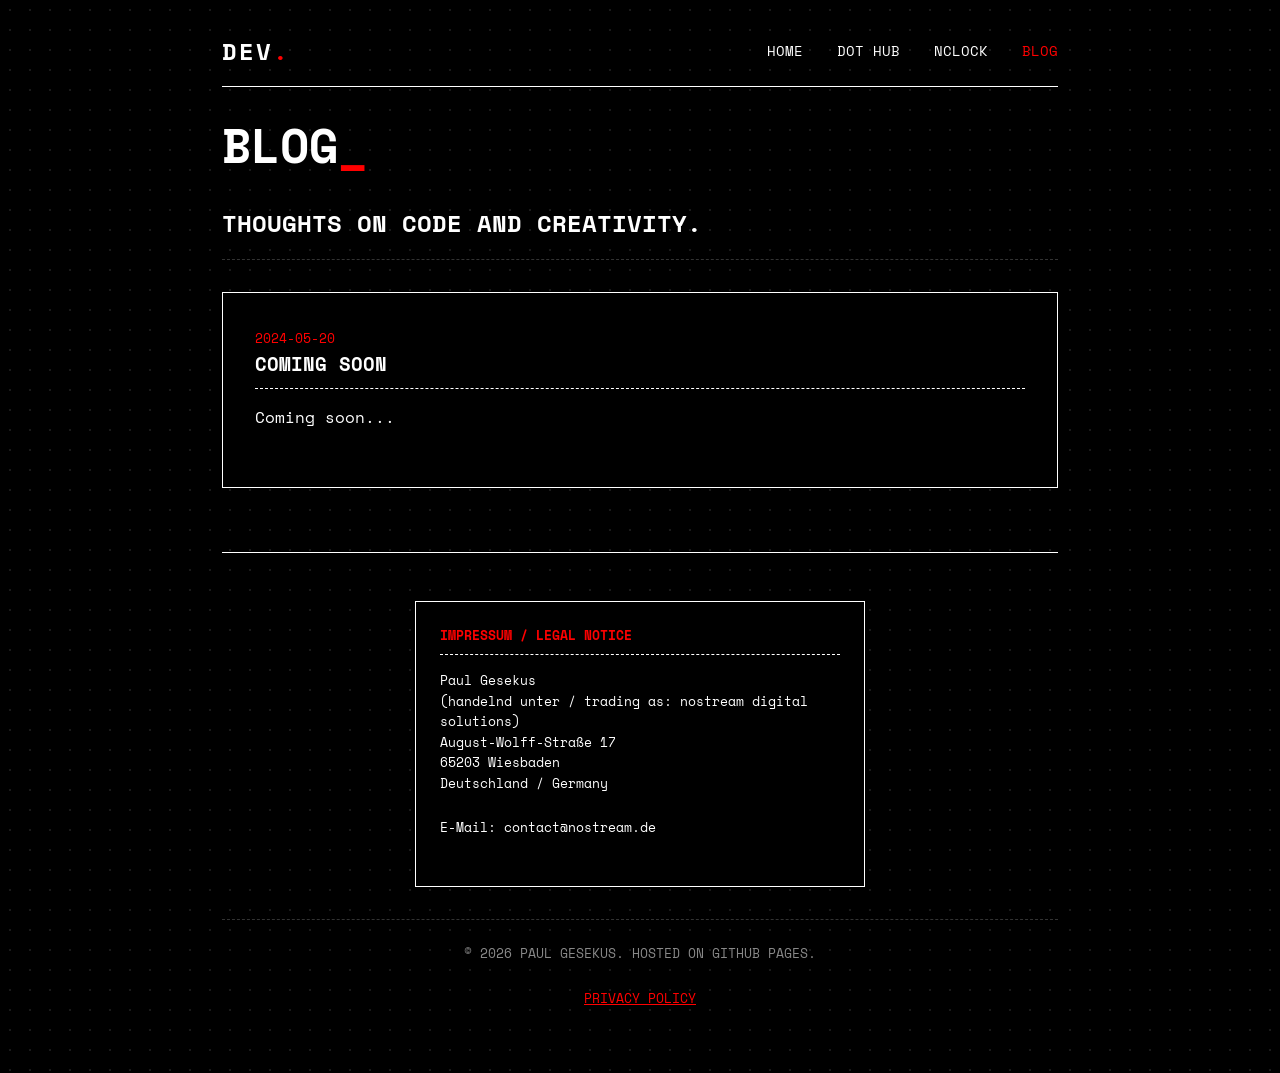
==== blog.html @ 05da2bc0 "Merge pull request #4 from pgsk33/main Update site content, add new pages, and migrate to local font" ====
<!DOCTYPE html>
<html lang="en">
<head>
    <meta charset="UTF-8">
    <meta name="viewport" content="width=device-width, initial-scale=1.0">
    <title>Blog | nostream</title>
    <link rel="stylesheet" href="stylesheet.css">
</head>
<body>
    <div class="container">
        <header>
            <div class="logo">Dev<span>.</span></div>
            <nav>
                <a href="index.html">Home</a>
                <a href="dot-hub.html">Dot Hub</a>
                <a href="nclock.html">NClock</a>
                <a href="blog.html" class="accent">Blog</a>
            </nav>
        </header>

        <main>
            <h1>Blog<span class="accent">_</span></h1>
            <h2>Thoughts on code and creativity.</h2>

            <section id="posts">
                <div class="card" style="margin-bottom: 2rem;">
                    <span class="accent" style="font-size: 0.8rem;">2024-05-20</span>
                    <h3>Coming Soon</h3>
                    <p>Coming soon...</p>
                </div>
            </section>
        </main>

        <footer>
            <div class="imprint">
                <strong>Impressum / Legal Notice</strong>
                <p>
                    Paul Gesekus<br>
                    (handelnd unter / trading as: nostream digital solutions)<br>
                    August-Wolff-Straße 17<br>
                    65203 Wiesbaden<br>
                    Deutschland / Germany
                </p>
                <p style="margin-top: 1rem;">
                    E-Mail: <a href="mailto:contact@nostream.de">contact@nostream.de</a>
                </p>
            </div>

            <div class="footer-copyright">
                <p>© 2026 Paul Gesekus. Hosted on GitHub Pages.</p>
                <a href="privacy_policy.html" class="accent" style="margin: 20px;">Privacy Policy</a>
            </div>
        </footer>
    </div>
</body>
</html>
---- stylesheet.css ----
:root {
    --bg-color: #000000;
    --fg-color: #ffffff;
    --accent-color: #ff0000;
    --dot-color: #1a1a1a;
    --font-main: 'Space Mono', monospace;
}

* {
    box-sizing: border-box;
    margin: 0;
    padding: 0;
}

body {
    background-color: var(--bg-color);
    background-image: radial-gradient(var(--dot-color) 1px, transparent 1px);
    background-size: 20px 20px;
    color: var(--fg-color);
    font-family: var(--font-main);
    line-height: 1.6;
}

/* --- LOKALE SCHRIFTARTEN --- */

/* Normal (Regular) */
@font-face {
    font-family: 'Space Mono';
    src: url('fonts/SpaceMono-Regular.ttf') format('truetype');
    font-weight: 400;
    font-style: normal;
}

/* Fett (Bold) */
@font-face {
    font-family: 'Space Mono';
    src: url('fonts/SpaceMono-Bold.ttf') format('truetype');
    font-weight: 700;
    font-style: normal;
}

.container {
    max-width: 900px;
    margin: 0 auto;
    padding: 2rem;
}

/* Header & Nav */
header {
    border-bottom: 1px solid var(--fg-color);
    padding-bottom: 1rem;
    margin-bottom: 2rem;
    display: flex;
    justify-content: space-between;
    align-items: center;
}

.logo {
    font-size: 1.5rem;
    font-weight: 700;
    text-transform: uppercase;
    letter-spacing: 2px;
}

.logo span {
    color: var(--accent-color);
}

nav a {
    color: var(--fg-color);
    text-decoration: none;
    margin-left: 1.5rem;
    text-transform: uppercase;
    font-size: 0.9rem;
    transition: color 0.3s ease;
}

nav a:hover, nav a.accent {
    color: var(--accent-color);
}

/* Typography */
h1, h2, h3 {
    text-transform: uppercase;
    margin-bottom: 1rem;
    font-weight: 700;
}

h1 {
    font-size: 3rem;
    line-height: 1.1;
    margin-bottom: 2rem;
}

.accent {
    color: var(--accent-color);
}

p {
    margin-bottom: 1.5rem;
}

/* Global Elements */
.btn {
    display: inline-block;
    padding: 0.5rem 1rem;
    border: 1px solid var(--accent-color);
    color: var(--accent-color);
    text-decoration: none;
    text-transform: uppercase;
    font-size: 0.8rem;
    transition: all 0.3s ease;
    margin-top: 1rem;
}

.btn:hover {
    background-color: var(--accent-color);
    color: var(--bg-color);
}

section {
    margin-bottom: 4rem;
    border-top: 1px dashed #333;
    padding-top: 2rem;
}

/* --- INDEX.HTML: Grid für Projekte --- */
.grid {
    display: grid;
    grid-template-columns: 1fr 1fr;
    gap: 2rem;
    margin-top: 2rem;
    margin-bottom: 4rem;
}

.card {
    border: 1px solid var(--fg-color);
    padding: 2rem;
    background-color: var(--bg-color);
    transition: all 0.3s ease;
}

.card:hover {
    border-color: var(--accent-color);
    transform: translateY(-5px);
}

.card h3 {
    border-bottom: 1px dashed var(--fg-color);
    padding-bottom: 0.5rem;
    color: var(--fg-color);
}

/* --- DOT-HUB.HTML: Highlights & Toy Sections --- */
.highlights {
    display: flex;
    justify-content: space-between;
    gap: 1rem;
    margin: 2rem 0;
    padding: 2rem;
    border: 1px solid var(--accent-color);
    background-color: var(--dot-color);
}

.highlight-item {
    text-align: center;
}

.highlight-item .number {
    display: block;
    font-size: 2.5rem;
    font-weight: 700;
    color: var(--fg-color);
}

.highlight-item .label {
    text-transform: uppercase;
    font-size: 0.8rem;
    color: var(--accent-color);
}

.toy-section {
    display: flex;
    gap: 2rem;
    align-items: center;
    margin-bottom: 4rem;
    border: 1px solid #333;
    padding: 2rem;
    background-color: rgba(0,0,0,0.5);
}

.toy-section:nth-child(even) {
    flex-direction: row-reverse;
}

.toy-image {
    width: 200px;
    height: 200px;
    border: 1px solid var(--fg-color);
    flex-shrink: 0;
}

.toy-image img {
    width: 100%;
    height: 100%;
    object-fit: cover;
}

.toy-content {
    flex-grow: 1;
}

.toy-content h3 {
    border-bottom: 1px solid var(--fg-color);
    padding-bottom: 0.5rem;
    color: var(--fg-color);
}

/* Compatibility Badges */
.compatibility {
    margin-bottom: 1rem;
    display: flex;
    gap: 0.5rem;
    font-size: 0.75rem;
    text-transform: uppercase;
}

.compatible {
    padding: 2px 6px;
    border: 1px solid var(--fg-color);
    color: var(--fg-color);
}

.compatible.yes {
    border-color: #00ff00;
    color: #00ff00;
}

.compatible.no {
    border-color: #333;
    color: #555;
    text-decoration: line-through;
}

.mini-toy {
    border: 1px solid #333;
    padding: 1rem;
    margin-bottom: 4rem;
    display: flex;
    align-items: center;
    gap: 1rem;
}

.mini-toy h3 {
    margin-bottom: 0;
    font-size: 1rem;
}

/* Footer & Imprint */
footer {
    text-align: center;
    border-top: 1px solid var(--fg-color);
    padding: 3rem 0 2rem 0;
    margin-top: 4rem;
    font-size: 0.8rem;
}

.imprint {
    text-align: left;
    max-width: 450px;
    margin: 0 auto 2rem auto;
    border: 1px solid var(--fg-color);
    padding: 1.5rem;
    text-transform: none;
    background-color: var(--bg-color);
}

.imprint strong {
    text-transform: uppercase;
    color: var(--accent-color);
    display: block;
    margin-bottom: 1rem;
    border-bottom: 1px dashed var(--fg-color);
    padding-bottom: 0.5rem;
}

.imprint a {
    color: var(--fg-color);
    text-decoration: none;
    transition: color 0.3s ease;
}

.imprint a:hover {
    color: var(--accent-color);
}

.footer-copyright {
    text-transform: uppercase;
    border-top: 1px dashed #333;
    padding-top: 1.5rem;
    color: #888;
}

/* Mobile Responsiveness */
@media (max-width: 768px) {
    .grid {
        grid-template-columns: 1fr;
    }
    header {
        flex-direction: column;
        align-items: flex-start;
        gap: 1rem;
    }
    nav a {
        margin-left: 0;
        margin-right: 1.5rem;
    }
    .toy-section, .toy-section:nth-child(even) {
        flex-direction: column;
        text-align: left;
    }
    .toy-image {
        margin: 0 auto;
    }
}
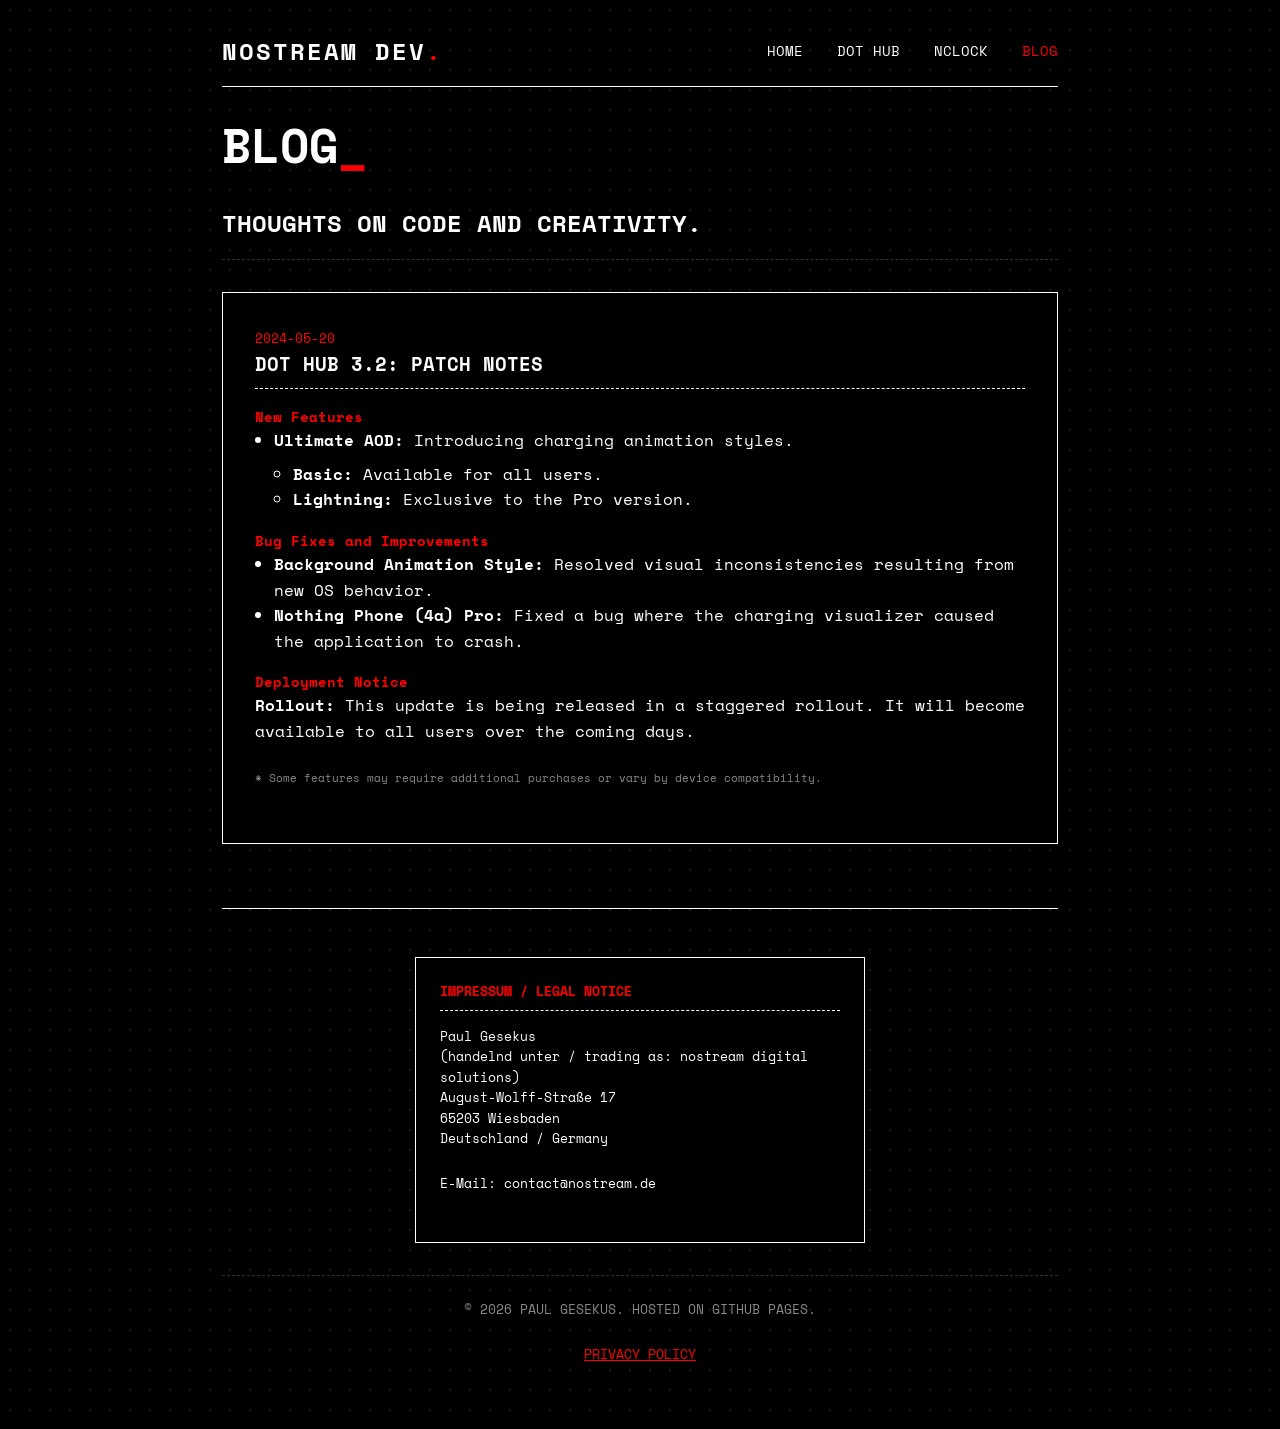
==== commit c208cef5: "Update logo and add Dot Hub 3.2 patch notes to blog.html - Update header logo text to "nostream dev"" ====
--- a/blog.html
+++ b/blog.html
@@ -9,7 +9,7 @@
 <body>
     <div class="container">
         <header>
-            <div class="logo">Dev<span>.</span></div>
+            <div class="logo">nostream dev<span>.</span></div>
             <nav>
                 <a href="index.html">Home</a>
                 <a href="dot-hub.html">Dot Hub</a>
@@ -25,8 +25,27 @@
             <section id="posts">
                 <div class="card" style="margin-bottom: 2rem;">
                     <span class="accent" style="font-size: 0.8rem;">2024-05-20</span>
-                    <h3>Coming Soon</h3>
-                    <p>Coming soon...</p>
+                    <h3>Dot Hub 3.2: Patch Notes</h3>
+
+                    <h4 style="margin-top: 1rem; color: var(--accent-color); font-size: 0.9rem;">New Features</h4>
+                    <ul style="margin-left: 1.2rem; margin-bottom: 1rem;">
+                        <li><strong>Ultimate AOD:</strong> Introducing charging animation styles.
+                            <ul style="margin-left: 1.2rem; list-style-type: circle; margin-top: 0.5rem;">
+                                <li><strong>Basic:</strong> Available for all users.</li>
+                                <li><strong>Lightning:</strong> Exclusive to the Pro version.</li>
+                            </ul>
+                        </li>
+                    </ul>
+
+                    <h4 style="margin-top: 1rem; color: var(--accent-color); font-size: 0.9rem;">Bug Fixes and Improvements</h4>
+                    <ul style="margin-left: 1.2rem; margin-bottom: 1rem;">
+                        <li><strong>Background Animation Style:</strong> Resolved visual inconsistencies resulting from new OS behavior.</li>
+                        <li><strong>Nothing Phone (4a) Pro:</strong> Fixed a bug where the charging visualizer caused the application to crash.</li>
+                    </ul>
+
+                    <h4 style="margin-top: 1rem; color: var(--accent-color); font-size: 0.9rem;">Deployment Notice</h4>
+                    <p><strong>Rollout:</strong> This update is being released in a staggered rollout. It will become available to all users over the coming days.</p>
+                    <p style="font-size: 0.7rem; color: #888; margin-top: 1rem;">* Some features may require additional purchases or vary by device compatibility.</p>
                 </div>
             </section>
         </main>
